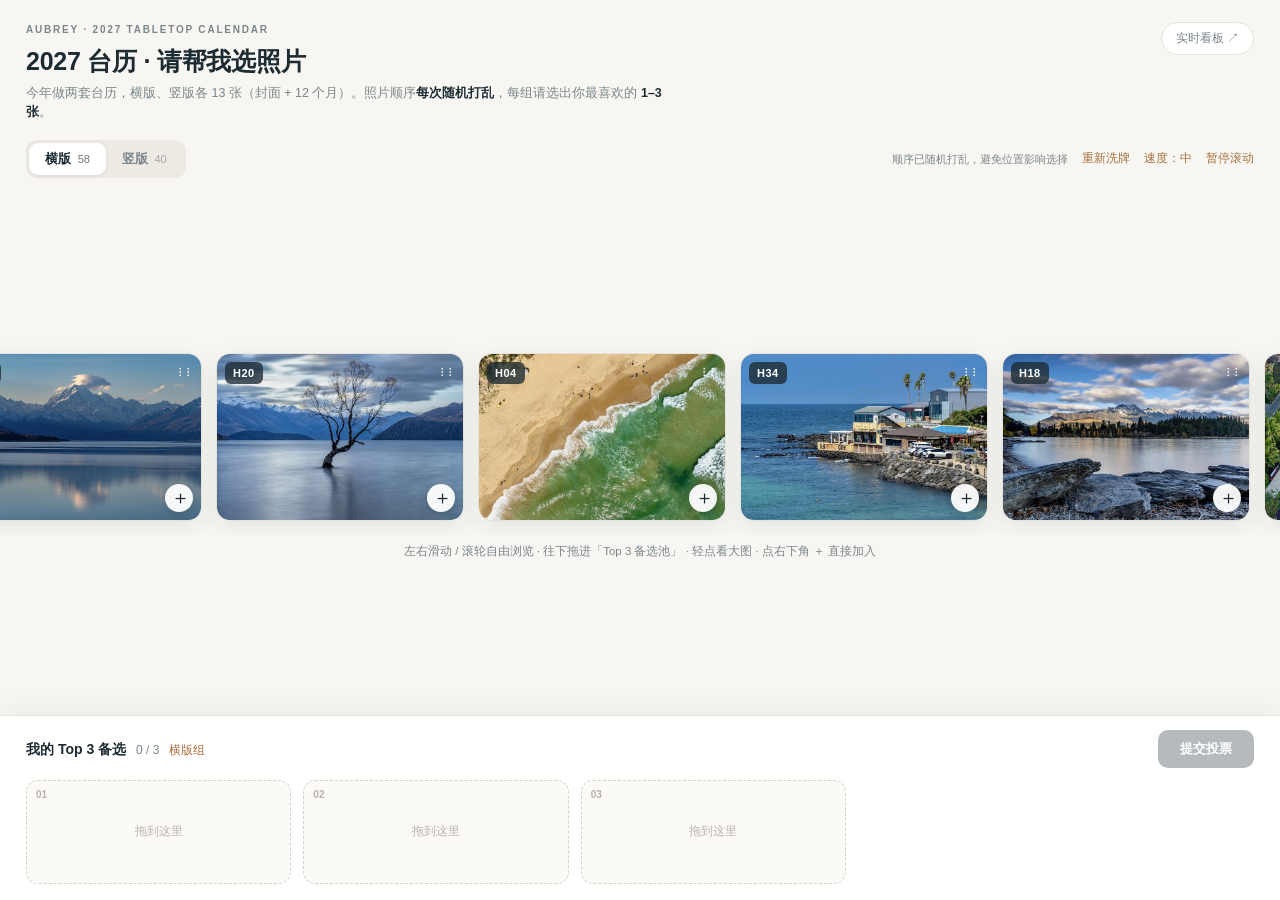
==== index.html @ 4627c939 "2027 影像日历投票：静态前端 + ntfy 数据层 + 定时归档" ====
<!DOCTYPE html>
<html lang="zh-CN" data-page-node-id="bcD7vFlwEnrBdnoo4t2eoM">
<head data-page-node-id="xh6nvczbuRZytyYSm3QSJR">
<meta charset="utf-8" data-page-node-id="ABCzSrXEkbTVpE4QhdH0gH">
<meta name="viewport" content="width=device-width,initial-scale=1,maximum-scale=1,viewport-fit=cover" data-page-node-id="x9x9xco4F6mSkq9rk3ZMXT">
<meta name="theme-color" content="#f7f6f2" data-page-node-id="g9QcrYWLH9LEGQhFKluYMP">
<title>2027 台历 · 请帮我选照片</title>
<script>
  /* 访问参数随每个请求带上，不依赖会话 cookie */
  window.__Q = location.search;
  (function () {
    var l = document.createElement('link');
    l.rel = 'stylesheet';
    l.href = 'styles.css' + window.__Q;
    document.head.appendChild(l);
  })();
</script>
</head>
<body data-page-node-id="dPlDLwRRwb78ZGNyh55Zce">
<div id="wxTip" style="display:none;margin:10px 16px 0;padding:10px 14px;background:#fbf0e2;border-radius:10px;font-size:12px;color:#8a5a26;text-align:center;line-height:1.5" data-page-node-id="J92gQHWMJ9y8pO2ZLoI73O">
  微信内若照片加载不出来，请点右上角 ··· →「在浏览器中打开」
</div>
<div class="app" data-page-node-id="AgVapq9hba2BK53OmKqeB9">
  <header class="hd" data-page-node-id="3nh2VJsSOdTVQ4Ec7rlySS">
    <div class="hd-top" data-page-node-id="TLqw7jG5kSNZLiqy8lDzh7">
      <div data-page-node-id="5wRHsk6ZmIcFEAhTnGJSZu">
        <div class="eyebrow" data-page-node-id="9M2IvHEa2Y9fH8nlOIBjy4">AUBREY · 2027 TABLETOP CALENDAR</div>
        <h1 data-page-node-id="KOPI3mpOXzQFopVt8yjQ3D">2027 台历 · 请帮我选照片</h1>
        <p class="lead" data-page-node-id="FVgJw5xjFsNC6c8qtrb97d">今年做两套台历，横版、竖版各 13 张（封面 + 12 个月）。照片顺序<b data-page-node-id="LD5jhBZG2I5vp5Lx1yPL55">每次随机打乱</b>，每组请选出你最喜欢的 <b data-page-node-id="XA7RCEeygz2mhE6ljdH7jl">1–3 张</b>。</p>
      </div>
      <button class="ghost-btn" id="toBoard" data-page-node-id="qjj74uvvIH5lisRC63xFFm">实时看板 ↗</button>
    </div>
    <div class="toolbar" data-page-node-id="foMvLIER5OQCuSxaKMahDP">
      <div class="seg" id="seg" data-page-node-id="du3qkZqcP3z2pIHXSGuwBT">
        <button data-o="h" class="active" data-page-node-id="Gbo2NLPCw06fBGJKFVjZfr">横版 <span id="cntH" data-page-node-id="s8oOaag7CIqTWUG42JIQHM">–</span></button>
        <button data-o="v" data-page-node-id="zYFrTMtRBeyvNlpClkDdt2">竖版 <span id="cntV" data-page-node-id="Qy4tZIatprBHles1SiZO5I">–</span></button>
      </div>
      <div class="toolbar-right" data-page-node-id="AHwp14QQeKKuLWR8Yd1LOV">
        <span class="shuffle-tip" data-page-node-id="5sRJ1THqM5kMWDytXQ3ats">顺序已随机打乱，避免位置影响选择</span>
        <button class="text-btn" id="shuffleBtn" data-page-node-id="oGGHUvhIaXGA172E1RLdcO">重新洗牌</button>
        <button class="text-btn" id="speedBtn" data-page-node-id="MzOjuYtr0MSn5JwCIcRh6E">速度：中</button>
        <button class="text-btn" id="pauseBtn" data-page-node-id="BLG5tEsFEyUSND9JDPSCFF">暂停滚动</button>
      </div>
    </div>
  </header>

  <main class="stage" data-page-node-id="liRz6nWoDE0yPbv0v6EKb2">
    <div class="rail" id="rail" data-page-node-id="m7knAXIOEwQYcSJcYRAuJj">
      <div class="rail-track" id="track" data-page-node-id="L2rwjxcI6KppaBol9TY2gj"></div>
    </div>
    <div class="stage-hint" data-page-node-id="1Er1Jc5xFiq0aHE8tkHjk5">左右滑动 / 滚轮自由浏览 · 往下拖进「Top 3 备选池」 · 轻点看大图 · 点右下角 ＋ 直接加入</div>
  </main>

  <footer class="pool-wrap" id="poolWrap" data-page-node-id="0FXaTbIPM5jJgX65eax2u5">
    <div class="pool-head" data-page-node-id="VzJK0mvLM9EK5L0WSLfSTE">
      <div data-page-node-id="ByxMhIz9Osm31wD0M80GGF"><strong data-page-node-id="hnaUh5445IsYwmI6WGT2fN">我的 Top 3 备选</strong><span id="poolCount" data-page-node-id="LHCB48WSBUFtr7ELpNCctD">0 / 3</span><span id="groupTag" style="margin-left:10px;color:var(--accent)" data-page-node-id="nwhbZoMz9GA2iAaQGehrnV"></span></div>
      <button class="primary-btn" id="submitBtn" disabled data-page-node-id="38yI7AAJs6hVMSg7DMaH9l">提交投票</button>
    </div>
    <div class="pool" id="pool" data-page-node-id="zCR8FqkDYdEnEqkOyuC8CD">
      <div class="slot" data-i="0" data-page-node-id="rAoofUmTD8pDTS33WonJfu"><span class="slot-num" data-page-node-id="DLxNYB2TE7qEniJPe3ndHQ">01</span><span class="slot-ph" data-page-node-id="D0X5tQZDlbbvEuuzjNQhJo">拖到这里</span></div>
      <div class="slot" data-i="1" data-page-node-id="RvIoYOLztff4DGzbo0guMm"><span class="slot-num" data-page-node-id="HtqsHgykXcE1rV7OdVOBaZ">02</span><span class="slot-ph" data-page-node-id="BvY1ITs0iHfzt5lYHlBY7A">拖到这里</span></div>
      <div class="slot" data-i="2" data-page-node-id="g1shYr9MgIigNPD5k27gOm"><span class="slot-num" data-page-node-id="CBgJuOLdLwGPlGLNfmoRoS">03</span><span class="slot-ph" data-page-node-id="71OZYNnsWc098AdH5aWv5C">拖到这里</span></div>
    </div>
  </footer>
</div>

<div class="toast" id="toast" data-page-node-id="Gq7KAxIMJ2doA2zldj1REW"></div>

<div class="modal" id="lightbox" hidden data-page-node-id="xEeS0BoBPj4qisEQlHH6S5">
  <div style="text-align:center" data-page-node-id="XGph57vRd3aqu7EfDxrpCr">
    <img class="lightbox-img" id="lbImg" src="" alt="" data-page-node-id="68XnVYJJmGcrr1omBqR3rU">
    <div class="lightbox-meta" data-page-node-id="HLI3vJxzefA8XD3TmnfKFv"><span id="lbMeta" data-page-node-id="gGWHVODIdMZmPqovTDpG5U"></span><button id="lbAdd" data-page-node-id="ftLPQvHfHyqgF0s0G2oUEh">＋ 加入备选</button><button id="lbClose" style="background:rgba(255,255,255,.2)" data-page-node-id="UtS1ZGyU7aKjTNj82dmZ3K">关闭</button></div>
  </div>
</div>

<div class="modal" id="submitModal" hidden data-page-node-id="Id48Itdw1eFUgATYiI9mZP">
  <div class="sheet" id="submitSheet" data-page-node-id="BHEDfX7nTX9tdJK8CgIPkf">
    <h2 data-page-node-id="5FiftUn2s51Fo3cYD1dlk8">登记一下，方便去重</h2>
    <p data-page-node-id="E2O6EMcmyrMrCYtB66Xz60">请填写你的微信 ID（微信号，不是昵称）。同一个微信 ID 在每一组只能投一次。</p>
    <input id="wechatId" type="text" maxlength="60" placeholder="例如：aubrey2019" autocomplete="off" data-page-node-id="TfRDCCGBHDlgpR8deSY8xQ">
    <div class="picks-summary" id="picksSummary" data-page-node-id="Kg0M4pxjbGgQEVnMyWc8Q8"></div>
    <div class="row" data-page-node-id="xHNC84GiT7Og9b05LHRawo">
      <button class="btn-quiet" id="cancelSubmit" data-page-node-id="02aQxig7jlRxEtUudzP5AK">再看看</button>
      <button class="btn-go" id="confirmSubmit" data-page-node-id="wW2OL0XtjDaVoRNIKGICTI">确认提交</button>
    </div>
  </div>
</div>

<script>
(function () {
  var q = window.__Q || '';
  function load(src, next) {
    var s = document.createElement('script');
    s.src = src;
    s.onload = next;
    s.onerror = next;
    document.body.appendChild(s);
  }
  load('backend.js' + q, function () { load('app.js' + q, function () {}); });
})();
</script>
</body>
</html>
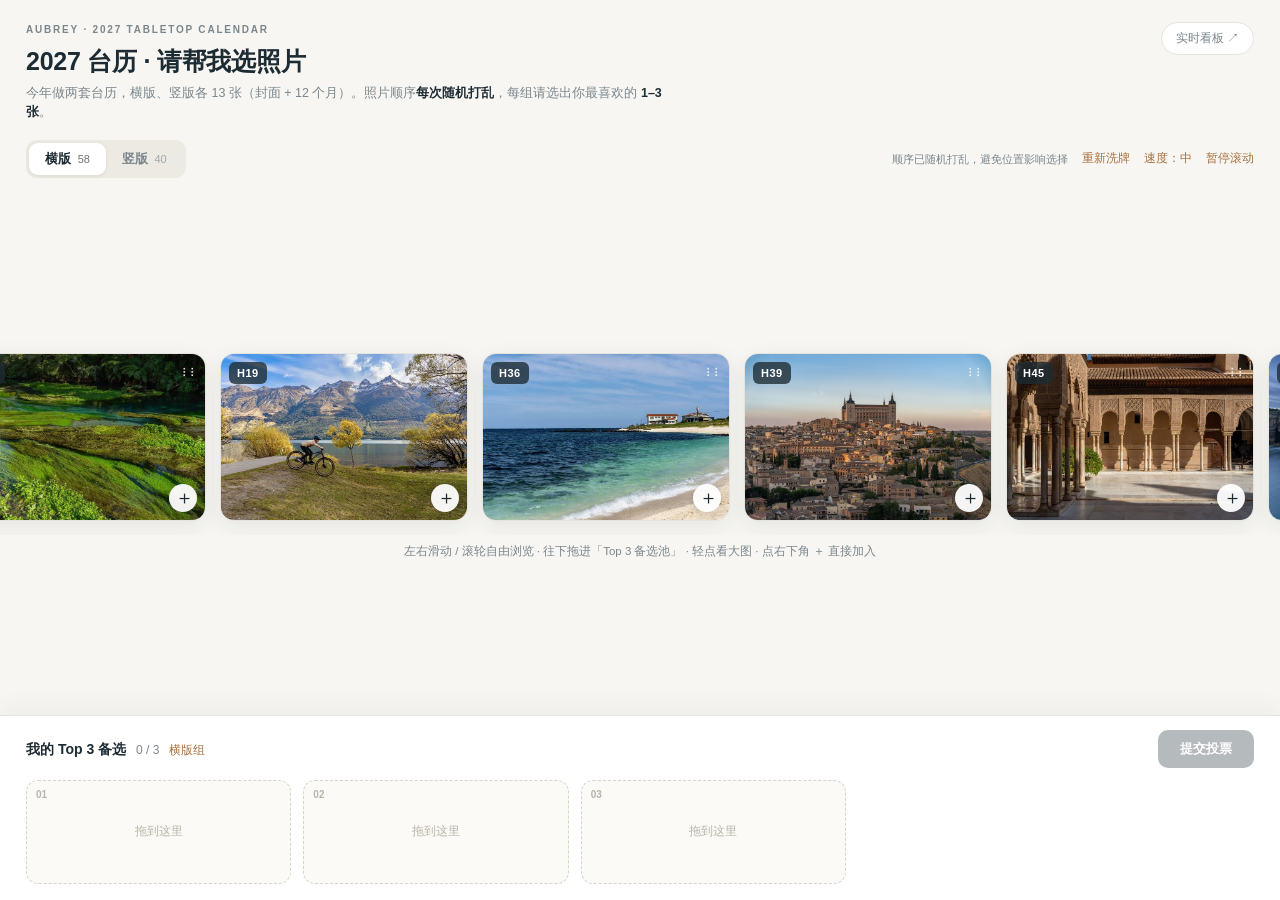
==== commit 24979946: "fix: sort/dedupe votes by real timestamp (mixed +08:00/Z formats), normalize archive to UTC, cache-b" ====
--- a/index.html
+++ b/index.html
@@ -96,7 +96,8 @@
     s.onerror = next;
     document.body.appendChild(s);
   }
-  load('backend.js' + q, function () { load('app.js' + q, function () {}); });
+  var v = (q ? q + '&' : '?') + 'v=20261109b';
+  load('backend.js' + v, function () { load('app.js' + v, function () {}); });
 })();
 </script>
 </body>
